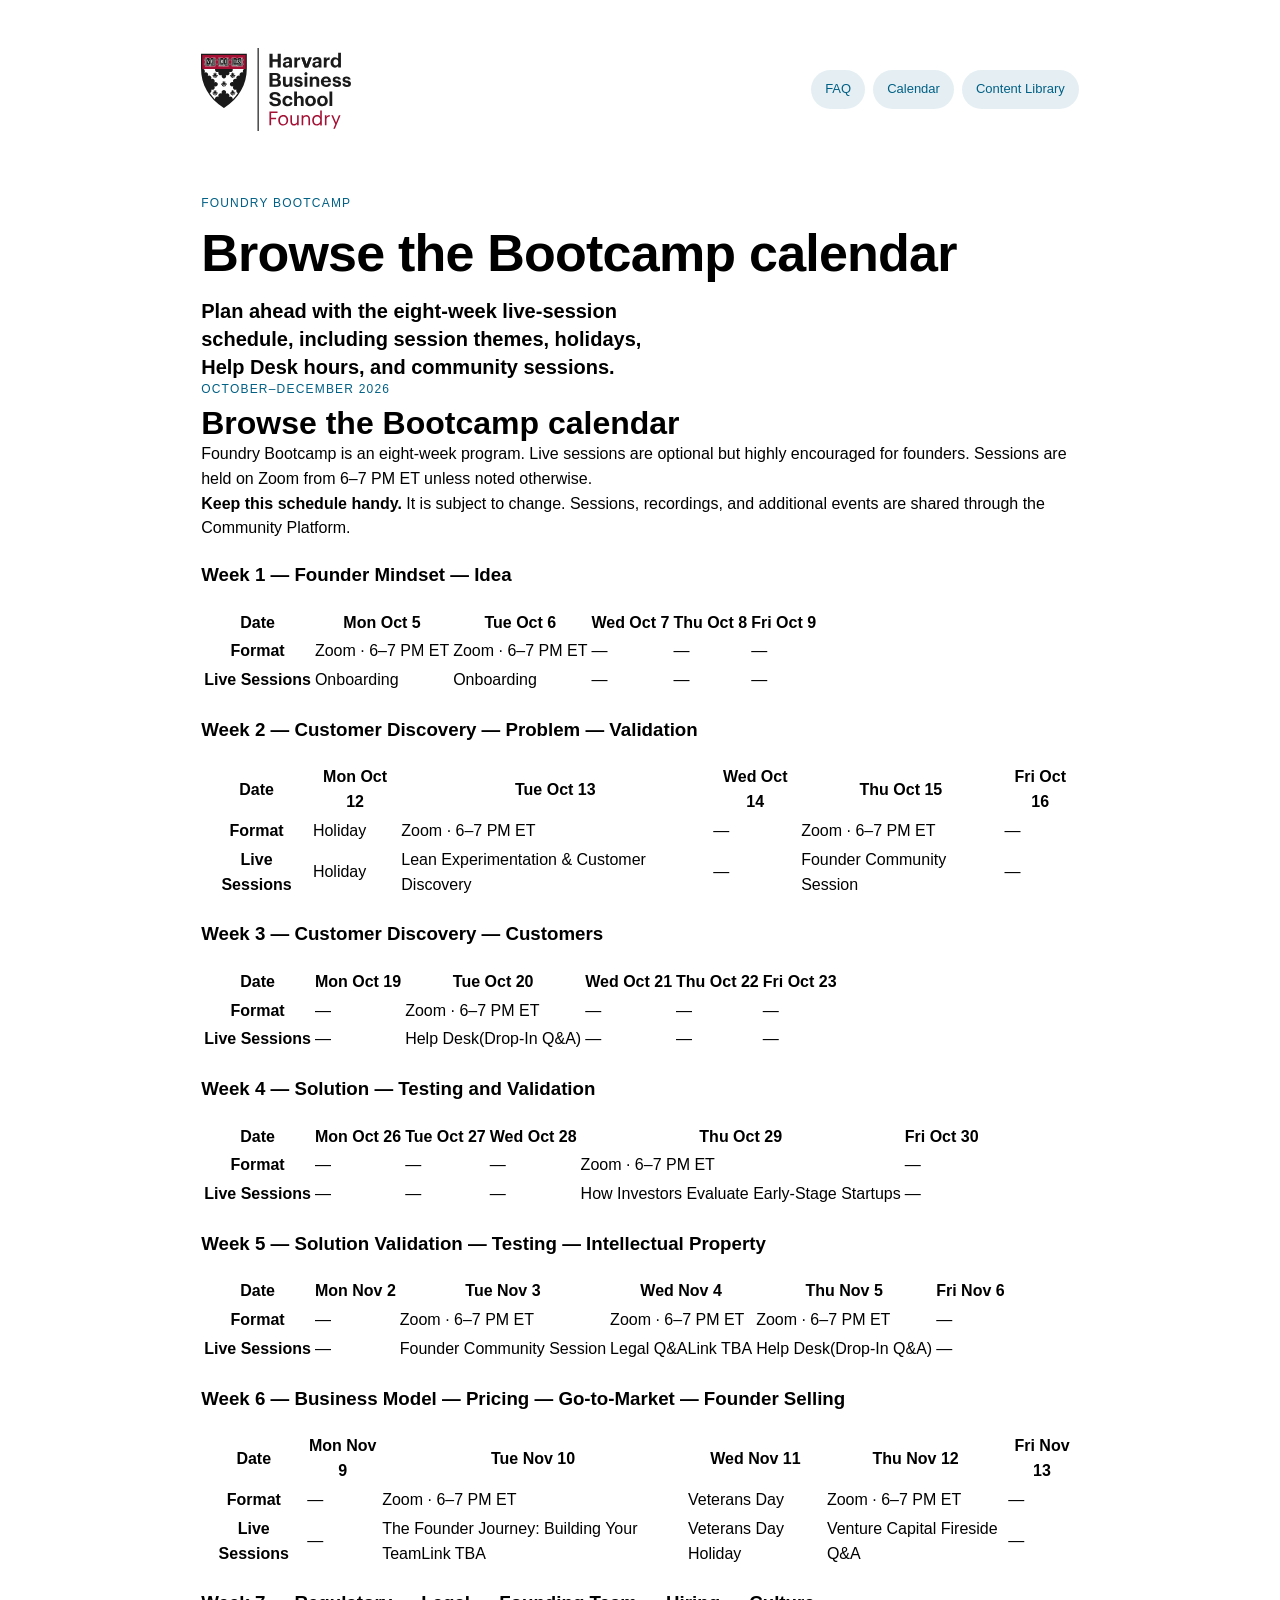
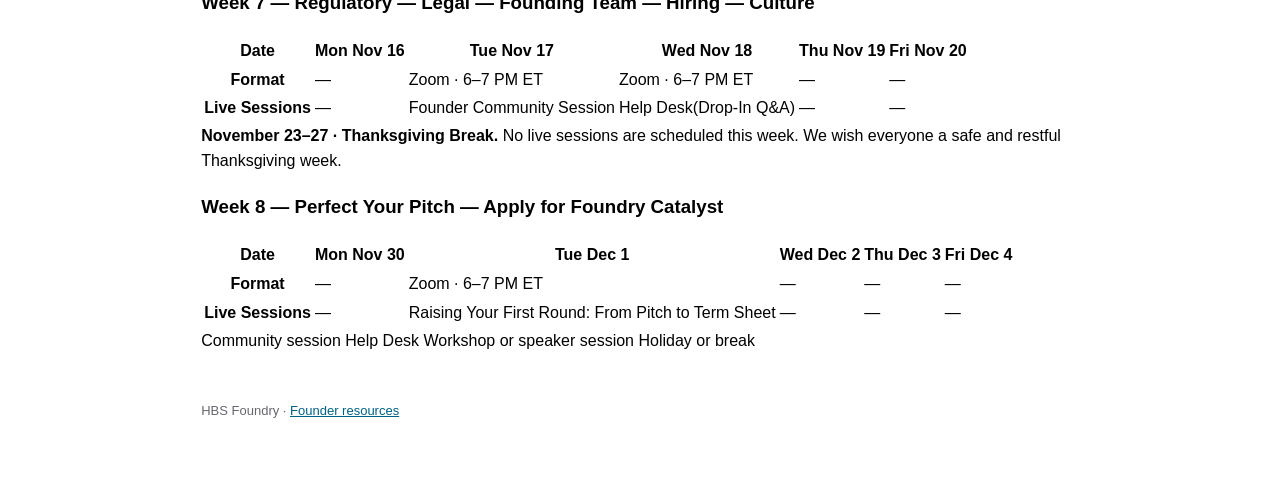
==== calendar.html @ 10d362ed "Create dedicated Bootcamp calendar page" ====
<!doctype html>
<html lang="en">
<head>
  <meta charset="utf-8">
  <meta name="viewport" content="width=device-width, initial-scale=1, viewport-fit=cover">
  <title>Browse the Bootcamp calendar | HBS Foundry</title>
  <meta name="description" content="Plan ahead with the eight-week live-session schedule, including session themes, holidays, Help Desk hours, and community sessions.">
  <link rel="stylesheet" href="css/styles.css">
</head>
<body>
<div class="hub-shell">
  <header class="hub-header">
    <a href="index.html" aria-label="HBS Foundry home"><img class="logo" src="assets/hbs-foundry-logo.svg" alt="Harvard Business School Foundry"></a>
    <nav class="hub-nav" aria-label="Primary">
      <a href="faq.html">FAQ</a>
      <a href="calendar.html">Calendar</a>
      <a href="library.html">Content Library</a>
    </nav>
  </header>
  <main class="page-content">
    <header class="hub-hero">
      <p class="eyebrow">Foundry Bootcamp</p>
      <h1>Browse the Bootcamp calendar</h1>
      <p class="standfirst">Plan ahead with the eight-week live-session schedule, including session themes, holidays, Help Desk hours, and community sessions.</p>
    </header>
  <section class="landing-section" id="calendar">
    <p class="eyebrow">October–December 2026</p>
    <h2>Browse the Bootcamp calendar</h2>
    <p class="calendar-intro">Foundry Bootcamp is an eight-week program. Live sessions are optional but highly encouraged for founders. Sessions are held on Zoom from 6–7 PM ET unless noted otherwise.</p>
    <div class="calendar-note"><strong>Keep this schedule handy.</strong> It is subject to change. Sessions, recordings, and additional events are shared through the Community Platform.</div>

    <div class="calendar-grid">
      <article class="week-card">
        <h3 class="week-heading">Week 1 <span>— Founder Mindset — Idea</span></h3>
        <div class="week-table-wrap">
          <table class="week-table">
            <thead><tr><th scope="col">Date</th><th scope="col">Mon Oct 5</th><th scope="col">Tue Oct 6</th><th scope="col">Wed Oct 7</th><th scope="col">Thu Oct 8</th><th scope="col">Fri Oct 9</th></tr></thead>
            <tbody>
              <tr><th scope="row">Format</th><td>Zoom · 6–7 PM ET</td><td>Zoom · 6–7 PM ET</td><td>—</td><td>—</td><td>—</td></tr>
              <tr><th scope="row">Live Sessions</th><td class="session-cell"><span class="session-name">Onboarding</span></td><td class="session-cell"><span class="session-name">Onboarding</span></td><td>—</td><td>—</td><td>—</td></tr>
            </tbody>
          </table>
        </div>
      </article>

      <article class="week-card">
        <h3 class="week-heading">Week 2 <span>— Customer Discovery — Problem — Validation</span></h3>
        <div class="week-table-wrap">
          <table class="week-table">
            <thead><tr><th scope="col">Date</th><th scope="col">Mon Oct 12</th><th scope="col">Tue Oct 13</th><th scope="col">Wed Oct 14</th><th scope="col">Thu Oct 15</th><th scope="col">Fri Oct 16</th></tr></thead>
            <tbody>
              <tr><th scope="row">Format</th><td>Holiday</td><td>Zoom · 6–7 PM ET</td><td>—</td><td>Zoom · 6–7 PM ET</td><td>—</td></tr>
              <tr><th scope="row">Live Sessions</th><td class="session-cell is-holiday"><span class="session-name">Holiday</span></td><td class="session-cell is-feature"><span class="session-name">Lean Experimentation &amp; Customer Discovery</span></td><td>—</td><td class="session-cell is-community"><span class="session-name">Founder Community Session</span></td><td>—</td></tr>
            </tbody>
          </table>
        </div>
      </article>

      <article class="week-card">
        <h3 class="week-heading">Week 3 <span>— Customer Discovery — Customers</span></h3>
        <div class="week-table-wrap">
          <table class="week-table">
            <thead><tr><th scope="col">Date</th><th scope="col">Mon Oct 19</th><th scope="col">Tue Oct 20</th><th scope="col">Wed Oct 21</th><th scope="col">Thu Oct 22</th><th scope="col">Fri Oct 23</th></tr></thead>
            <tbody>
              <tr><th scope="row">Format</th><td>—</td><td>Zoom · 6–7 PM ET</td><td>—</td><td>—</td><td>—</td></tr>
              <tr><th scope="row">Live Sessions</th><td>—</td><td class="session-cell is-help"><span class="session-name">Help Desk</span><span class="session-type">(Drop-In Q&amp;A)</span></td><td>—</td><td>—</td><td>—</td></tr>
            </tbody>
          </table>
        </div>
      </article>

      <article class="week-card">
        <h3 class="week-heading">Week 4 <span>— Solution — Testing and Validation</span></h3>
        <div class="week-table-wrap">
          <table class="week-table">
            <thead><tr><th scope="col">Date</th><th scope="col">Mon Oct 26</th><th scope="col">Tue Oct 27</th><th scope="col">Wed Oct 28</th><th scope="col">Thu Oct 29</th><th scope="col">Fri Oct 30</th></tr></thead>
            <tbody>
              <tr><th scope="row">Format</th><td>—</td><td>—</td><td>—</td><td>Zoom · 6–7 PM ET</td><td>—</td></tr>
              <tr><th scope="row">Live Sessions</th><td>—</td><td>—</td><td>—</td><td class="session-cell is-feature"><span class="session-name">How Investors Evaluate Early-Stage Startups</span></td><td>—</td></tr>
            </tbody>
          </table>
        </div>
      </article>

      <article class="week-card">
        <h3 class="week-heading">Week 5 <span>— Solution Validation — Testing — Intellectual Property</span></h3>
        <div class="week-table-wrap">
          <table class="week-table">
            <thead><tr><th scope="col">Date</th><th scope="col">Mon Nov 2</th><th scope="col">Tue Nov 3</th><th scope="col">Wed Nov 4</th><th scope="col">Thu Nov 5</th><th scope="col">Fri Nov 6</th></tr></thead>
            <tbody>
              <tr><th scope="row">Format</th><td>—</td><td>Zoom · 6–7 PM ET</td><td>Zoom · 6–7 PM ET</td><td>Zoom · 6–7 PM ET</td><td>—</td></tr>
              <tr><th scope="row">Live Sessions</th><td>—</td><td class="session-cell is-community"><span class="session-name">Founder Community Session</span></td><td class="session-cell"><span class="session-name">Legal Q&amp;A</span><span class="session-time">Link TBA</span></td><td class="session-cell is-help"><span class="session-name">Help Desk</span><span class="session-type">(Drop-In Q&amp;A)</span></td><td>—</td></tr>
            </tbody>
          </table>
        </div>
      </article>

      <article class="week-card">
        <h3 class="week-heading">Week 6 <span>— Business Model — Pricing — Go-to-Market — Founder Selling</span></h3>
        <div class="week-table-wrap">
          <table class="week-table">
            <thead><tr><th scope="col">Date</th><th scope="col">Mon Nov 9</th><th scope="col">Tue Nov 10</th><th scope="col">Wed Nov 11</th><th scope="col">Thu Nov 12</th><th scope="col">Fri Nov 13</th></tr></thead>
            <tbody>
              <tr><th scope="row">Format</th><td>—</td><td>Zoom · 6–7 PM ET</td><td>Veterans Day</td><td>Zoom · 6–7 PM ET</td><td>—</td></tr>
              <tr><th scope="row">Live Sessions</th><td>—</td><td class="session-cell"><span class="session-name">The Founder Journey: Building Your Team</span><span class="session-time">Link TBA</span></td><td class="session-cell is-holiday"><span class="session-name">Veterans Day Holiday</span></td><td class="session-cell is-feature"><span class="session-name">Venture Capital Fireside Q&amp;A</span></td><td>—</td></tr>
            </tbody>
          </table>
        </div>
      </article>

      <article class="week-card">
        <h3 class="week-heading">Week 7 <span>— Regulatory — Legal — Founding Team — Hiring — Culture</span></h3>
        <div class="week-table-wrap">
          <table class="week-table">
            <thead><tr><th scope="col">Date</th><th scope="col">Mon Nov 16</th><th scope="col">Tue Nov 17</th><th scope="col">Wed Nov 18</th><th scope="col">Thu Nov 19</th><th scope="col">Fri Nov 20</th></tr></thead>
            <tbody>
              <tr><th scope="row">Format</th><td>—</td><td>Zoom · 6–7 PM ET</td><td>Zoom · 6–7 PM ET</td><td>—</td><td>—</td></tr>
              <tr><th scope="row">Live Sessions</th><td>—</td><td class="session-cell is-community"><span class="session-name">Founder Community Session</span></td><td class="session-cell is-help"><span class="session-name">Help Desk</span><span class="session-type">(Drop-In Q&amp;A)</span></td><td>—</td><td>—</td></tr>
            </tbody>
          </table>
        </div>
      </article>

      <div class="calendar-note" role="note"><strong>November 23–27 · Thanksgiving Break.</strong> No live sessions are scheduled this week. We wish everyone a safe and restful Thanksgiving week.</div>

      <article class="week-card">
        <h3 class="week-heading">Week 8 <span>— Perfect Your Pitch — Apply for Foundry Catalyst</span></h3>
        <div class="week-table-wrap">
          <table class="week-table">
            <thead><tr><th scope="col">Date</th><th scope="col">Mon Nov 30</th><th scope="col">Tue Dec 1</th><th scope="col">Wed Dec 2</th><th scope="col">Thu Dec 3</th><th scope="col">Fri Dec 4</th></tr></thead>
            <tbody>
              <tr><th scope="row">Format</th><td>—</td><td>Zoom · 6–7 PM ET</td><td>—</td><td>—</td><td>—</td></tr>
              <tr><th scope="row">Live Sessions</th><td>—</td><td class="session-cell is-feature"><span class="session-name">Raising Your First Round: From Pitch to Term Sheet</span></td><td>—</td><td>—</td><td>—</td></tr>
            </tbody>
          </table>
        </div>
      </article>
    </div>

    <div class="calendar-legend" aria-label="Calendar key">
      <span><i class="legend-community"></i> Community session</span>
      <span><i class="legend-help"></i> Help Desk</span>
      <span><i class="legend-feature"></i> Workshop or speaker session</span>
      <span><i class="legend-holiday"></i> Holiday or break</span>
    </div>
  </section>


  </main>
  <footer class="page-footer">HBS Foundry · <a href="index.html">Founder resources</a></footer>
</div>
</body>
</html>
---- css/styles.css ----
/* Graphik is licensed to HBS Foundry and is NOT included in this repo.
   Add the licensed web font files to /fonts (see README). Until then the page falls back to Arial. */
@font-face{font-family:Graphik;font-weight:400;font-style:normal;font-display:swap;src:url("../fonts/Graphik-Regular.woff2") format("woff2"),url("../fonts/Graphik-Regular.woff") format("woff")}
@font-face{font-family:Graphik;font-weight:500;font-style:normal;font-display:swap;src:url("../fonts/Graphik-Medium.woff2") format("woff2"),url("../fonts/Graphik-Medium.woff") format("woff")}
@font-face{font-family:Graphik;font-weight:600;font-style:normal;font-display:swap;src:url("../fonts/Graphik-Semibold.woff2") format("woff2"),url("../fonts/Graphik-Semibold.woff") format("woff")}
@font-face{font-family:Graphik;font-weight:700;font-style:normal;font-display:swap;src:url("../fonts/Graphik-Bold.woff2") format("woff2"),url("../fonts/Graphik-Bold.woff") format("woff")}


/* Layout: single reading column on white, teal structure, one crimson phrase; sections as hairline-ruled lists */
:root {
  --teal:#006085;
  --teal-dark:#04354D;
  --crimson:#A41034;
  --tint:#E5F2F7;
  --pill:#E5EFF3;
  --ink:#000;
  --body:#424242;
  --muted:#68666F;
  --rule:#E3E5E8;
  --paper:#FFFFFF;
  --sans:Graphik, Arial, Helvetica, sans-serif;
  color-scheme:light;
}
* {
  box-sizing:border-box;
}
body {
  margin:0;
  background:var(--paper);
  color:var(--ink);
  font-family:var(--sans);
  font-size:16px;
  line-height:1.55;
  -webkit-font-smoothing:antialiased;
}
.wrap {
  max-width:880px;
  margin:0 auto;
  padding-block:48px 64px;
  padding-left:max(16px, env(safe-area-inset-left, 0px));
  padding-right:max(16px, env(safe-area-inset-right, 0px));
}
.inner {
  padding-inline:clamp(0px, 4vw, 32px);
}
a {
  color:var(--teal);
}
a:focus-visible,button:focus-visible {
  outline:2px solid var(--teal);
  outline-offset:3px;
  border-radius:4px;
}
.logo {
  width:150px;
  height:auto;
  display:block;
}
.eyebrow {
  font-weight:500;
  font-size:12px;
  line-height:16px;
  letter-spacing:.1em;
  text-transform:uppercase;
  color:var(--teal);
  margin:0;
}
h1 {
  font-weight:700;
  font-size:clamp(34px, 6vw, 52px);
  line-height:1.08;
  letter-spacing:-.015em;
  margin:14px 0 0;
  text-wrap:balance;
}
h1 .hl {
  color:var(--crimson);
  white-space:nowrap;
}
.standfirst {
  font-weight:600;
  font-size:clamp(17px, 2.4vw, 20px);
  line-height:1.4;
  margin:16px 0 0;
  max-width:34em;
  text-wrap:balance;
}
.hero {
  margin-top:48px;
}
.video {
  display:grid;
  grid-template-columns:minmax(0,280px) minmax(0,1fr);
  gap:24px;
  align-items:center;
  margin-top:32px;
  padding:16px;
  background:var(--tint);
  border-radius:16px;
  text-decoration:none;
  color:var(--teal-dark);
}
.video img {
  width:100%;
  height:auto;
  max-width:100%;
  aspect-ratio:auto;
  object-fit:contain;
  object-position:center;
  border-radius:10px;
  display:block;
  align-self:start;
}
.video .vt {
  font-weight:600;
  font-size:18px;
  line-height:1.3;
  color:var(--teal-dark);
}
.video .vs {
  font-size:14px;
  line-height:1.45;
  margin-top:6px;
  color:var(--teal-dark);
}
.video .go {
  display:inline-flex;
  align-items:center;
  gap:8px;
  margin-top:12px;
  font-weight:500;
  font-size:14px;
  color:var(--teal);
}
.video:hover .vt {
  text-decoration:underline;
}
nav.toc {
  display:flex;
  flex-wrap:wrap;
  gap:8px;
  margin-top:28px;
}
nav.toc a {
  font-weight:500;
  font-size:13px;
  letter-spacing:.04em;
  text-decoration:none;
  color:var(--teal);
  background:var(--pill);
  border-radius:999px;
  padding:8px 14px;
}
nav.toc a:hover {
  background:var(--tint);
}
section.s {
  margin-top:64px;
  border-top:2px solid var(--teal);
  padding-top:20px;
}
h2 {
  font-weight:700;
  font-size:clamp(26px, 4vw, 32px);
  line-height:1.15;
  margin:8px 0 0;
  text-wrap:balance;
}
.intro {
  color:var(--body);
  margin:10px 0 0;
  max-width:40em;
}
p {
  margin:0;
}
b {
  font-weight:600;
  color:var(--ink);
}

/* steps */
ol.steps {
  list-style:none;
  margin:24px 0 0;
  padding:0;
  display:grid;
  grid-template-columns:minmax(0,1fr);
  max-width:720px;
}
.step {
  display:grid;
  grid-template-columns:32px minmax(0,1fr);
  gap:14px;
  padding:16px 0;
  border-bottom:1px solid var(--rule);
}
.n {
  width:32px;
  height:32px;
  border-radius:50%;
  background:var(--teal);
  color:#fff;
  font-weight:600;
  font-size:14px;
  line-height:32px;
  text-align:center;
  font-variant-numeric:tabular-nums;
}
.st {
  font-weight:600;
  font-size:16px;
  line-height:1.35;
}
.step p {
  color:var(--body);
  font-size:15px;
  margin-top:4px;
}
.callout {
  background:var(--tint);
  border-radius:12px;
  padding:20px 24px;
  margin-top:28px;
}
.callout .ct {
  font-weight:600;
  color:var(--teal-dark);
}
ul.checks {
  list-style:none;
  margin:10px 0 0;
  padding:0;
  display:grid;
  gap:8px;
}
ul.checks.two {
  grid-template-columns:repeat(2,minmax(0,1fr));
  column-gap:32px;
}
ul.checks li {
  display:grid;
  grid-template-columns:16px minmax(0,1fr);
  gap:10px;
  align-items:start;
  color:var(--body);
  font-size:15px;
}
.callout ul.checks li {
  color:var(--teal-dark);
}
ul.checks svg {
  width:16px;
  height:16px;
  margin-top:4px;
}

/* Q&A */
.group {
  margin-top:32px;
}
.group > .eyebrow {
  margin-bottom:4px;
}
details {
  border-bottom:1px solid var(--rule);
}
summary {
  list-style:none;
  cursor:pointer;
  display:grid;
  grid-template-columns:minmax(0,1fr) 20px;
  gap:16px;
  align-items:start;
  padding:16px 0;
  font-weight:600;
  font-size:16px;
  line-height:1.4;
}
summary::-webkit-details-marker {
  display:none;
}
summary .pm {
  width:20px;
  height:20px;
  position:relative;
  margin-top:2px;
}
summary .pm::before,summary .pm::after {
  content:"";
  position:absolute;
  left:3px;
  right:3px;
  top:9px;
  height:2px;
  background:var(--teal);
  border-radius:1px;
  transition:transform .2s;
}
summary .pm::after {
  transform:rotate(90deg);
}
details[open] summary .pm::after {
  transform:rotate(0);
}
details p {
  color:var(--body);
  font-size:15px;
  padding:0 36px 18px 0;
  max-width:44em;
}
.qa-tools {
  display:flex;
  gap:16px;
  margin-top:16px;
}
.linkbtn {
  background:none;
  border:0;
  padding:0;
  font:inherit;
  font-weight:500;
  font-size:14px;
  color:var(--teal);
  cursor:pointer;
}
.linkbtn:hover {
  text-decoration:underline;
}

/* timing */
.timing {
  margin-top:20px;
}
.trow {
  display:grid;
  grid-template-columns:200px minmax(0,1fr);
  gap:24px;
  padding:14px 0;
  border-bottom:1px solid var(--rule);
}
.trow:last-child {
  border-bottom:0;
}
.when {
  font-weight:600;
  color:var(--teal);
}
.trow p {
  color:var(--body);
  font-size:15px;
}
.sub {
  margin-top:36px;
}

/* CTA */
.cta {
  margin-top:64px;
  background:var(--teal);
  color:#fff;
  border-radius:16px;
  padding:32px;
  display:grid;
  grid-template-columns:minmax(0,1fr) auto;
  gap:24px;
  align-items:center;
}
.cta .t {
  font-weight:700;
  font-size:clamp(22px, 3.4vw, 28px);
  line-height:1.2;
}
.cta .l {
  font-weight:500;
  font-size:15px;
  margin-top:8px;
}
.email {
  display:flex;
  align-items:center;
  gap:10px;
  flex-wrap:wrap;
}
.email .addr {
  font-family:var(--sans);
  font-weight:600;
  font-size:16px;
  background:#fff;
  color:var(--teal-dark);
  padding:10px 14px;
  border-radius:8px;
  user-select:all;
  text-decoration:none;
}
.copy {
  font:inherit;
  font-weight:500;
  font-size:14px;
  color:#fff;
  background:transparent;
  border:1px solid rgba(255,255,255,.7);
  border-radius:8px;
  padding:9px 14px;
  cursor:pointer;
}
.copy:hover {
  background:rgba(255,255,255,.12);
}
footer {
  margin-top:28px;
  color:var(--muted);
  font-size:13px;
}
/* Phone layout */
@media (max-width: 680px) {
  ol.steps,
  ul.checks.two { grid-template-columns: minmax(0, 1fr); }
  .video { grid-template-columns: minmax(0, 1fr); }
  .trow { grid-template-columns: minmax(0, 1fr); gap: 4px; }
  .cta { grid-template-columns: minmax(0, 1fr); }
  .hero { margin-top: 32px; }
}

@media (prefers-reduced-motion: reduce) {
  * { transition: none !important; }
}

/* Resource hub */
.hub-shell {
  max-width: 980px;
  margin: 0 auto;
  padding: 48px max(20px, 4vw) 72px;
}
.hub-header {
  display:flex;
  align-items:center;
  justify-content:space-between;
  gap:24px;
}
.hub-header .logo { width:150px; }
.hub-nav {
  display:flex;
  flex-wrap:wrap;
  justify-content:flex-end;
  gap:8px;
}
.hub-nav a {
  display:inline-block;
  padding:9px 14px;
  border-radius:999px;
  background:var(--pill);
  color:var(--teal);
  font-size:13px;
  font-weight:500;
  text-decoration:none;
}
.hub-nav a:hover { background:var(--tint); }
.hub-hero {
  margin-top:64px;
  max-width:780px;
}
.hub-hero h1 { margin-top:14px; }
.hub-hero .standfirst { max-width:650px; }
.hub-grid {
  display:grid;
  grid-template-columns:repeat(3,minmax(0,1fr));
  gap:20px;
  margin-top:44px;
}
.hub-card {
  display:flex;
  flex-direction:column;
  min-height:270px;
  padding:28px;
  border:1px solid var(--rule);
  border-radius:16px;
  color:var(--ink);
  text-decoration:none;
  transition:transform .18s ease, box-shadow .18s ease, border-color .18s ease;
}
.hub-card:hover {
  transform:translateY(-3px);
  border-color:var(--teal);
  box-shadow:0 12px 28px rgba(4,53,77,.10);
}
.hub-card .tag {
  align-self:flex-start;
  padding:7px 10px;
  border-radius:999px;
  background:var(--pill);
  color:var(--teal);
  font-size:12px;
  font-weight:500;
  letter-spacing:.05em;
  text-transform:uppercase;
}
.hub-card h2 {
  margin-top:24px;
  color:var(--teal-dark);
  font-size:25px;
}
.hub-card p {
  margin-top:12px;
  color:var(--body);
  font-size:15px;
}
.hub-card .hub-arrow {
  margin-top:auto;
  padding-top:24px;
  color:var(--teal);
  font-size:14px;
  font-weight:600;
}
.page-content { margin-top:56px; }
.page-content > .landing-section:first-child { margin-top:0; }
.page-footer {
  margin-top:48px;
  color:var(--muted);
  font-size:13px;
}
.faq-list {
  max-width:780px;
  margin-top:28px;
}
.faq-list details {
  border-top:1px solid var(--rule);
}
.faq-list details:last-child { border-bottom:1px solid var(--rule); }
.faq-list summary {
  padding:20px 0;
  font-size:17px;
}
.faq-list details p {
  padding:0 40px 20px 0;
  font-size:15px;
}
@media (max-width:760px) {
  .hub-header { align-items:flex-start; flex-direction:column; }
  .hub-nav { justify-content:flex-start; }
  .hub-grid { grid-template-columns:1fr; }
  .hub-shell { padding-top:32px; }
  .hub-hero { margin-top:48px; }
}
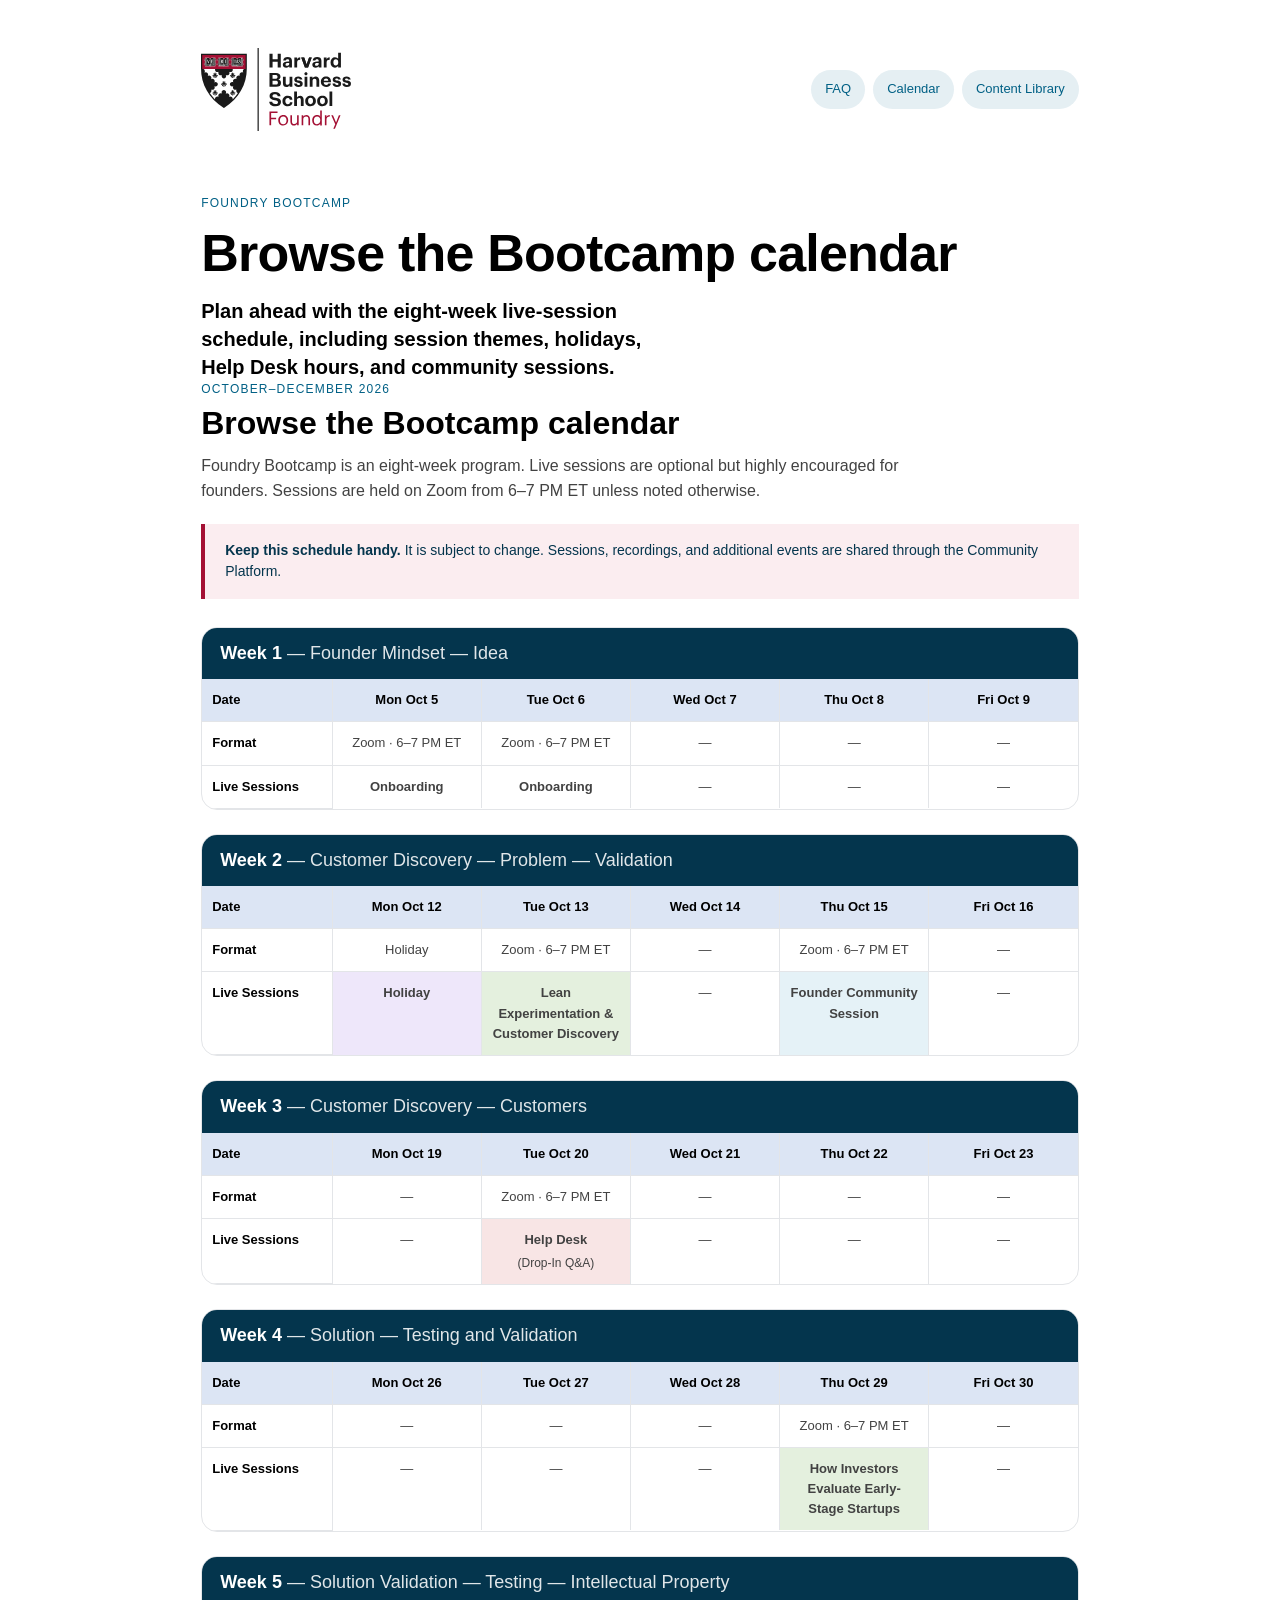
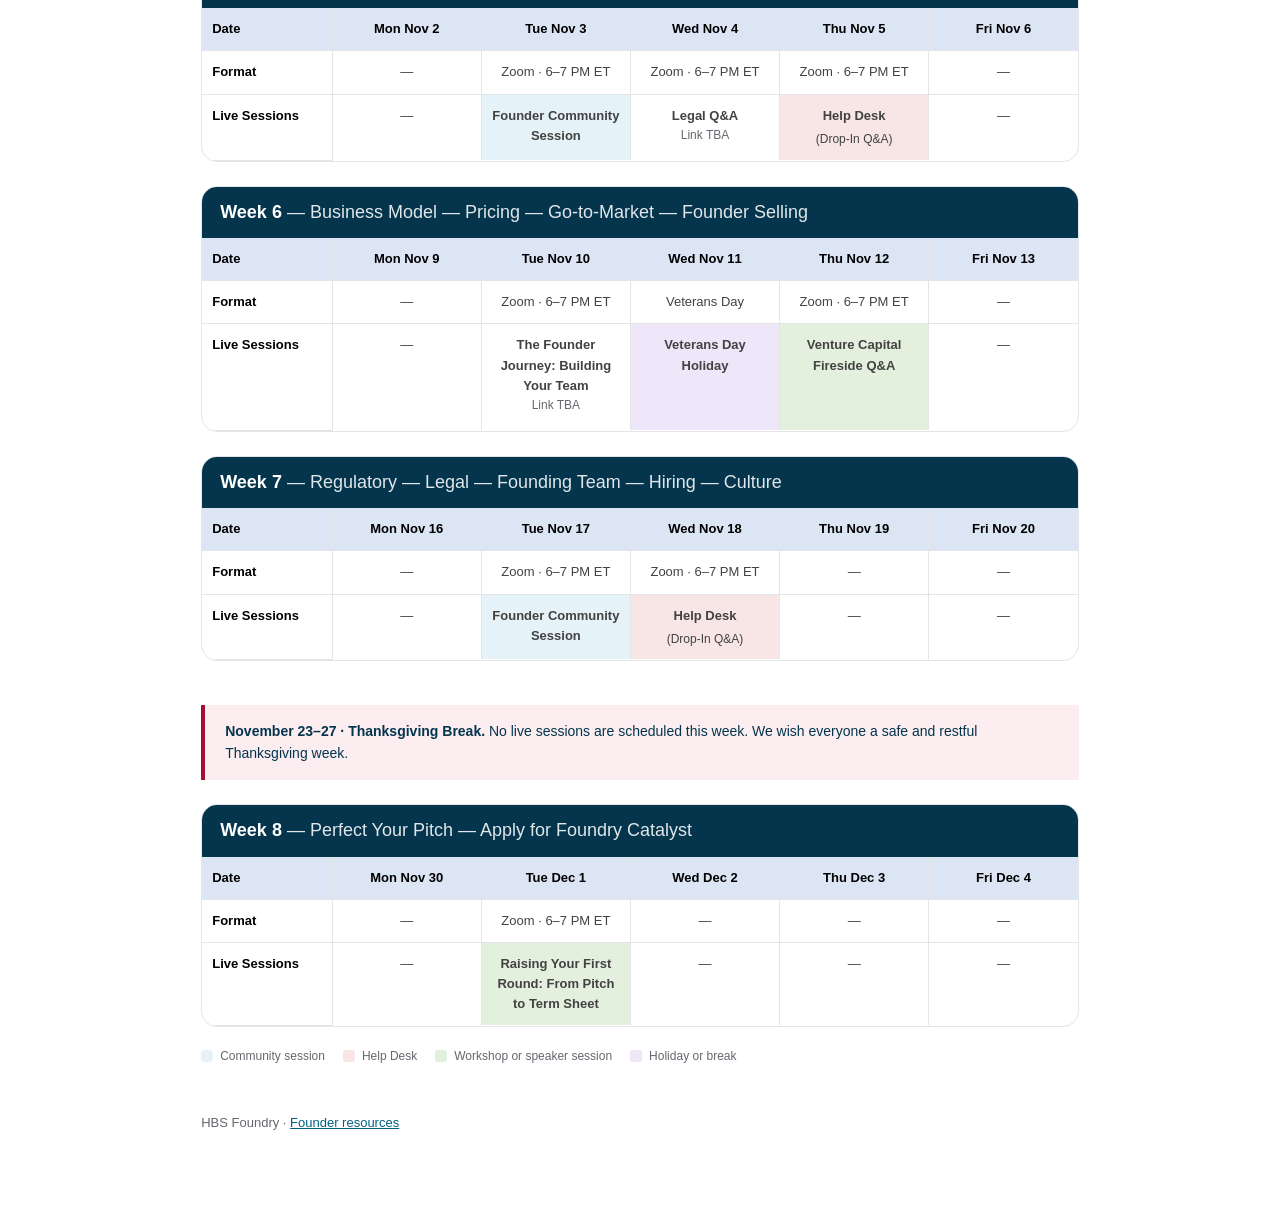
==== commit ed99347c: "Refresh shared CSS on calendar.html" ====
--- a/calendar.html
+++ b/calendar.html
@@ -5,7 +5,7 @@
   <meta name="viewport" content="width=device-width, initial-scale=1, viewport-fit=cover">
   <title>Browse the Bootcamp calendar | HBS Foundry</title>
   <meta name="description" content="Plan ahead with the eight-week live-session schedule, including session themes, holidays, Help Desk hours, and community sessions.">
-  <link rel="stylesheet" href="css/styles.css">
+  <link rel="stylesheet" href="css/styles.css?v=20261023-2">
 </head>
 <body>
 <div class="hub-shell">
--- a/css/styles.css
+++ b/css/styles.css
@@ -543,3 +543,129 @@
   .hub-hero { margin-top:48px; }
 }
 
+/* Bootcamp calendar */
+.calendar-intro {
+  max-width:760px;
+  margin-top:12px;
+  color:var(--body);
+}
+.calendar-note {
+  margin-top:20px;
+  padding:16px 20px;
+  border-left:4px solid var(--crimson);
+  background:var(--crimson-tint, #FBEDF0);
+  color:var(--teal-dark);
+  font-size:14px;
+}
+.calendar-grid {
+  display:grid;
+  gap:24px;
+  margin-top:28px;
+}
+.week-card {
+  overflow:hidden;
+  border:1px solid var(--rule);
+  border-radius:16px;
+  background:#fff;
+}
+.week-heading {
+  margin:0;
+  padding:14px 18px;
+  background:var(--teal-dark);
+  color:#fff;
+  font-size:18px;
+  line-height:1.3;
+}
+.week-heading span {
+  font-weight:400;
+  opacity:.88;
+}
+.week-table-wrap { overflow-x:auto; }
+.week-table {
+  width:100%;
+  min-width:760px;
+  border-collapse:collapse;
+  table-layout:fixed;
+  font-size:13px;
+}
+.week-table th,
+.week-table td {
+  padding:11px 10px;
+  border-right:1px solid var(--rule);
+  border-bottom:1px solid var(--rule);
+  vertical-align:top;
+  text-align:center;
+}
+.week-table tr:last-child td { border-bottom:0; }
+.week-table th:last-child,
+.week-table td:last-child { border-right:0; }
+.week-table th:first-child,
+.week-table td:first-child {
+  width:130px;
+  text-align:left;
+  font-weight:600;
+}
+.week-table thead th {
+  background:#DCE5F4;
+  color:var(--ink);
+  font-weight:600;
+  white-space:nowrap;
+}
+.week-table td:first-child { color:var(--teal-dark); }
+.week-table td:not(:first-child) { color:var(--body); }
+.session-cell {
+  min-height:56px;
+  font-weight:600;
+  color:var(--teal-dark);
+}
+.session-cell.is-holiday {
+  background:#EEE7FA;
+  color:#5F4A92;
+}
+.session-cell.is-community { background:#E5F2F7; }
+.session-cell.is-help { background:#F8E5E5; }
+.session-cell.is-feature { background:#E4F0DE; }
+.session-cell.is-break { background:#F2F2F2; }
+.session-cell .session-name { display:block; }
+.session-cell .session-type {
+  display:block;
+  margin-top:4px;
+  font-weight:400;
+  font-size:12px;
+}
+.session-cell .session-time {
+  display:block;
+  margin-bottom:5px;
+  font-size:12px;
+  font-weight:500;
+  color:var(--muted);
+}
+.calendar-legend {
+  display:flex;
+  flex-wrap:wrap;
+  gap:8px 18px;
+  margin-top:20px;
+  color:var(--muted);
+  font-size:12px;
+}
+.calendar-legend span {
+  display:inline-flex;
+  align-items:center;
+  gap:7px;
+}
+.calendar-legend i {
+  width:12px;
+  height:12px;
+  border-radius:3px;
+  display:inline-block;
+}
+.legend-community { background:#E5F2F7; }
+.legend-help { background:#F8E5E5; }
+.legend-feature { background:#E4F0DE; }
+.legend-holiday { background:#EEE7FA; }
+
+@media (max-width:680px) {
+  .week-heading { font-size:16px; }
+  .calendar-note { font-size:13px; }
+}
+
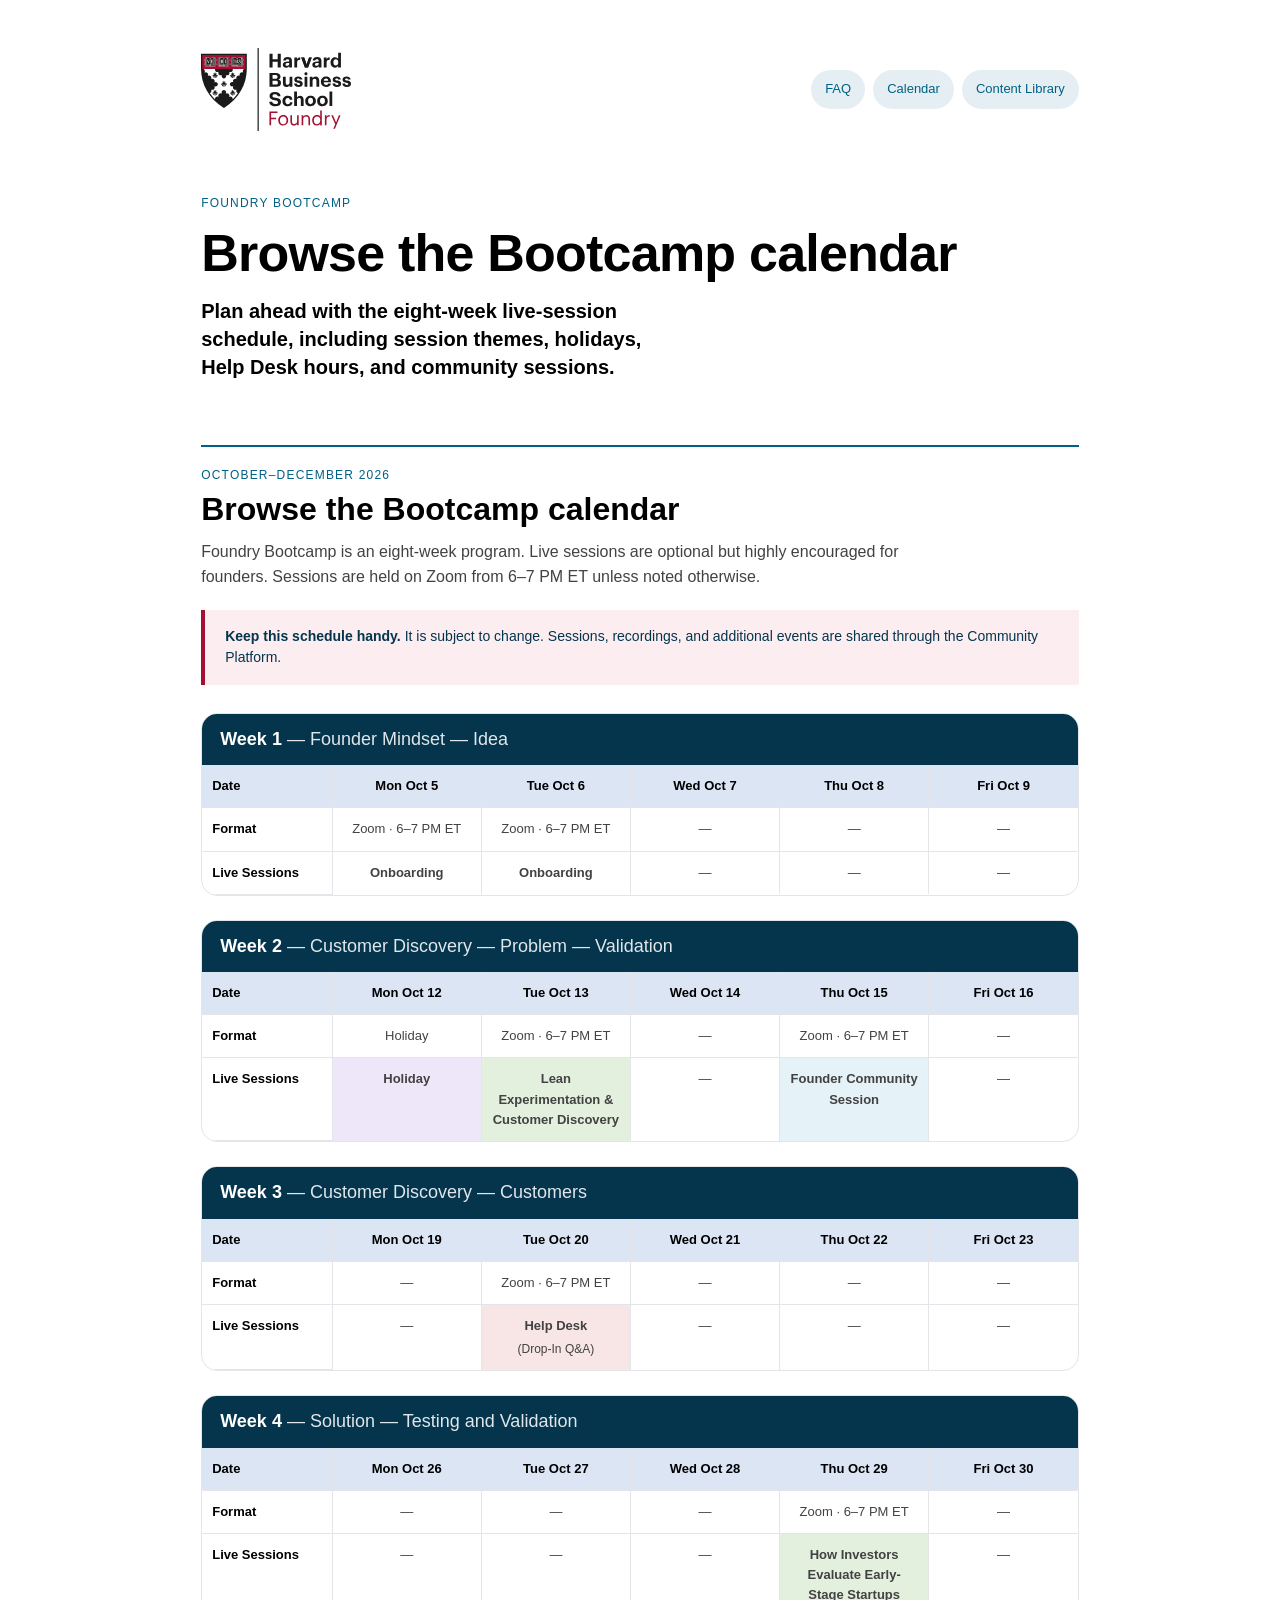
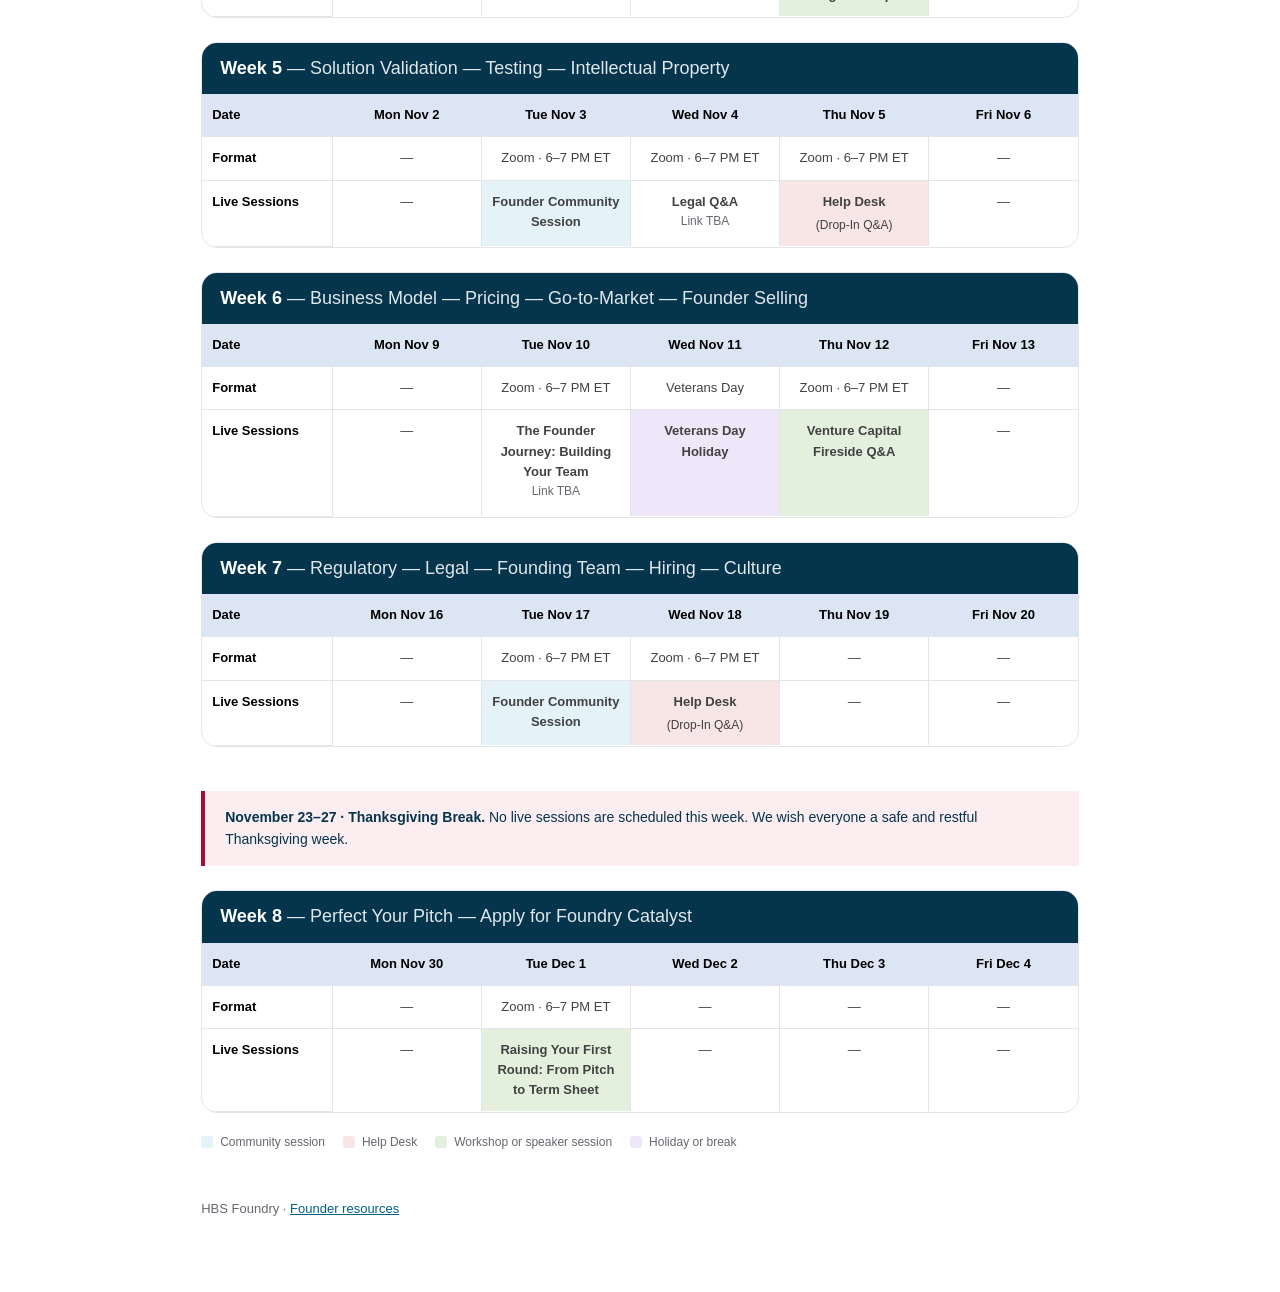
==== commit bd8c2bd4: "Refresh shared CSS on calendar.html" ====
--- a/calendar.html
+++ b/calendar.html
@@ -5,7 +5,7 @@
   <meta name="viewport" content="width=device-width, initial-scale=1, viewport-fit=cover">
   <title>Browse the Bootcamp calendar | HBS Foundry</title>
   <meta name="description" content="Plan ahead with the eight-week live-session schedule, including session themes, holidays, Help Desk hours, and community sessions.">
-  <link rel="stylesheet" href="css/styles.css?v=20261023-2">
+  <link rel="stylesheet" href="css/styles.css?v=20261023-3">
 </head>
 <body>
 <div class="hub-shell">
--- a/css/styles.css
+++ b/css/styles.css
@@ -669,3 +669,78 @@
   .calendar-note { font-size:13px; }
 }
 
+/* Shared content-page sections and library cards */
+.landing-section {
+  margin-top:64px;
+  border-top:2px solid var(--teal);
+  padding-top:20px;
+}
+.landing-section h2 { margin-top:8px; }
+.resource-grid {
+  display:grid;
+  grid-template-columns:repeat(2,minmax(0,1fr));
+  gap:24px;
+  margin-top:24px;
+}
+.resource-card {
+  display:flex;
+  flex-direction:column;
+  min-height:310px;
+  padding:28px;
+  border:1px solid var(--rule);
+  border-radius:16px;
+  color:var(--ink);
+  text-decoration:none;
+  transition:transform .18s ease, box-shadow .18s ease, border-color .18s ease;
+}
+.resource-card:hover {
+  transform:translateY(-3px);
+  border-color:var(--teal);
+  box-shadow:0 12px 28px rgba(4,53,77,.10);
+}
+.resource-card .tag {
+  align-self:flex-start;
+  padding:7px 10px;
+  border-radius:999px;
+  background:var(--pill);
+  color:var(--teal);
+  font-size:12px;
+  font-weight:500;
+  letter-spacing:.05em;
+  text-transform:uppercase;
+}
+.resource-card h3 {
+  margin-top:24px;
+  color:var(--teal-dark);
+  font-size:25px;
+}
+.resource-card p {
+  margin-top:12px;
+  color:var(--body);
+  font-size:15px;
+}
+.resource-card .card-meta {
+  margin-top:auto;
+  padding-top:24px;
+  color:var(--muted);
+  font-size:13px;
+}
+.resource-card .card-arrow {
+  display:inline-flex;
+  align-items:center;
+  gap:7px;
+  margin-top:14px;
+  color:var(--teal);
+  font-weight:600;
+  font-size:14px;
+}
+.landing-note {
+  max-width:680px;
+  margin-top:20px;
+  color:var(--muted);
+  font-size:14px;
+}
+@media (max-width:680px) {
+  .resource-grid { grid-template-columns:1fr; }
+}
+
